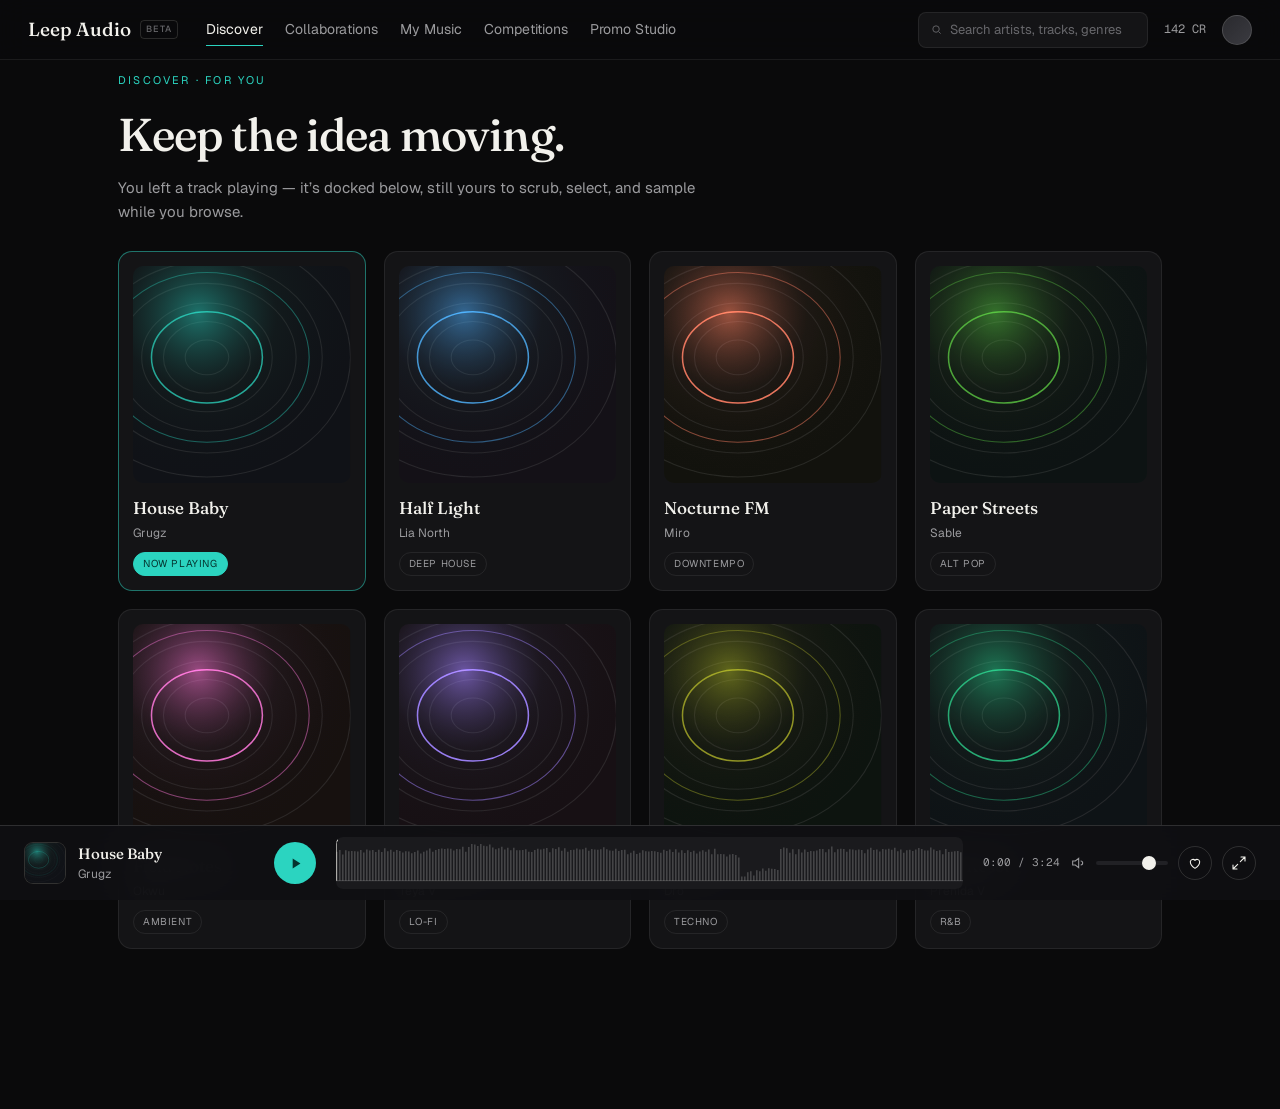
==== browse.html @ 0e99c56a "Initial commit: Leep audio player UI component Distinctive waveform player for Leep: measured-strip " ====
﻿<!doctype html>
<html lang="en">
<head>
<meta charset="utf-8">
<meta name="viewport" content="width=device-width, initial-scale=1">
<title>Discover — Leep Audio</title>
<link rel="preconnect" href="https://fonts.googleapis.com">
<link rel="preconnect" href="https://fonts.gstatic.com" crossorigin>
<link href="https://fonts.googleapis.com/css2?family=Fraunces:opsz,wght@9..144,400;9..144,500;9..144,600&family=Geist:wght@400;500;600&family=Geist+Mono:wght@400;500&display=swap" rel="stylesheet">
<link rel="stylesheet" href="./assets/css/leep.css?v=10">
</head>
<body>
<svg width="0" height="0" style="position:absolute" aria-hidden="true">
  <defs>
    <radialGradient id="cg" cx="30%" cy="22%" r="80%">
      <stop offset="0%" stop-color="#2BD4C0" stop-opacity="0.5"/>
      <stop offset="45%" stop-color="#1b3a30" stop-opacity="0.2"/>
      <stop offset="100%" stop-color="#0d0f13" stop-opacity="0"/>
    </radialGradient>
  </defs>
  <symbol id="cover-art" viewBox="0 0 200 200">
    <rect width="200" height="200" fill="#101217"/>
    <g fill="none" stroke="rgba(242,241,236,0.1)" stroke-width="1">
      <ellipse cx="68" cy="84" rx="20" ry="16"/><ellipse cx="68" cy="84" rx="40" ry="33"/>
      <ellipse cx="68" cy="84" rx="60" ry="50"/><ellipse cx="68" cy="84" rx="82" ry="68"/>
      <ellipse cx="68" cy="84" rx="106" ry="88"/><ellipse cx="68" cy="84" rx="132" ry="110"/>
    </g>
    <g fill="none" stroke="#2BD4C0" stroke-width="1.4" opacity="0.9"><ellipse cx="68" cy="84" rx="51" ry="42"/></g>
    <g fill="none" stroke="#2BD4C0" stroke-width="1" opacity="0.45"><ellipse cx="68" cy="84" rx="94" ry="78"/></g>
    <rect width="200" height="200" fill="url(#cg)"/>
  </symbol>
</svg>

<header class="nav">
  <a class="brand" href="./index.html">Leep&nbsp;Audio <span class="beta">Beta</span></a>
  <nav class="nav-mid">
    <a href="./browse.html" class="active">Discover</a>
    <a href="#">Collaborations</a><a href="#">My Music</a><a href="#">Competitions</a><a href="#">Promo Studio</a>
  </nav>
  <div class="nav-right">
    <label class="search"><svg width="15" height="15" viewBox="0 0 24 24" fill="none" stroke="currentColor" stroke-width="2"><circle cx="11" cy="11" r="7"/><path d="M21 21l-4-4"/></svg><input placeholder="Search artists, tracks, genres"></label>
    <span class="credits">142 CR</span><span class="me"></span>
  </div>
</header>

<div class="feed-head">
  <div class="eyebrow">Discover &middot; for you</div>
  <h1>Keep the idea moving.</h1>
  <p>You left a track playing — it&rsquo;s docked below, still yours to scrub, select, and sample while you browse.</p>
</div>

<div class="feed" id="feed"></div>

<!-- MINI PLAYER DOCK -->
<div class="dock" id="dock">
  <div class="dock-sel" id="dockSel">
    <span class="m">Sample &middot; <b id="dSelLen">0:00</b></span>
    <button class="btn ghost" id="dSave"><svg width="13" height="13" viewBox="0 0 24 24" fill="none" stroke="currentColor" stroke-width="2" stroke-linecap="round" stroke-linejoin="round"><path d="M6 3h12v18l-6-4-6 4z"/></svg>Save</button><button class="btn ghost" id="dPreview"><svg width="13" height="13" viewBox="0 0 24 24" fill="currentColor"><path d="M8 5v14l11-7z"/></svg>Preview</button>
    <button class="btn primary" id="dDownload"><svg width="13" height="13" viewBox="0 0 24 24" fill="none" stroke="currentColor" stroke-width="2" stroke-linecap="round" stroke-linejoin="round"><path d="M12 3v12"/><path d="M7 11l5 5 5-5"/><path d="M5 21h14"/></svg>Download</button>
    <a class="btn ghost" href="./index.html" title="Open full player for precise handles">Expand to edit</a>
  </div>
  <div class="dock-in">
    <div class="dock-id">
      <div class="cover-mini"><svg viewBox="0 0 200 200" preserveAspectRatio="xMidYMid slice"><use href="#cover-art"/></svg></div>
      <div style="min-width:0"><div class="t">House Baby</div><div class="a">Grugz</div></div>
    </div>
    <div class="dock-transport">
      
      <button class="play-big" id="dPlay" aria-label="Play"></button>
      
    </div>
    <div class="dock-wave">
      <canvas id="dwave" aria-label="Waveform — drag to select, tap to scrub"></canvas>
    </div>
    <div class="dock-right">
      <span class="dock-time"><span id="dCur">0:00</span> / <span id="dDur">3:24</span></span>
      <div class="vol" style="color:var(--dim)"><svg viewBox="0 0 24 24" style="width:16px;height:16px;stroke:currentColor;fill:none;stroke-width:1.6"><path d="M4 9v6h4l5 4V5L8 9H4z"/><path d="M16 9a3 3 0 010 6"/></svg><input type="range" class="slider" id="dVol" min="0" max="1" step="0.01" value="0.8" style="width:72px" aria-label="Volume"></div>
      <button class="icon-btn" id="dLike" aria-label="Like"><svg viewBox="0 0 24 24"><path d="M12 20s-7-4.5-7-10a4 4 0 017-2 4 4 0 017 2c0 5.5-7 10-7 10z"/></svg></button>
      <a class="icon-btn" href="./index.html" aria-label="Expand player" title="Expand"><svg viewBox="0 0 24 24"><path d="M15 3h6v6M9 21H3v-6M21 3l-7 7M3 21l7-7"/></svg></a>
    </div>
  </div>
</div>

<div class="toast" id="toast"><svg viewBox="0 0 24 24"><path d="M20 6L9 17l-5-5"/></svg><span id="toastMsg"></span></div>

<script src="./assets/js/peaks.js?v=10"></script>
<script src="./assets/js/wav.js?v=10"></script>
<script src="./assets/js/waveform.js?v=10"></script>
<script src="./assets/js/player.js?v=10"></script>
<script>
(function(){
  var P=window.LeepPlayer, fmt=window.LeepFmt;
  var ICON_PLAY='<svg viewBox="0 0 24 24" fill="currentColor"><path d="M8 5v14l11-7z"/></svg>';
  var ICON_PAUSE='<svg viewBox="0 0 24 24" fill="currentColor"><path d="M7 5h4v14H7zM13 5h4v14h-4z"/></svg>';

  var tracks=[
    {t:'House Baby',a:'Grugz',g:'House',now:true,h:0},
    {t:'Half Light',a:'Lia North',g:'Deep house',h:40},
    {t:'Nocturne FM',a:'Miro',g:'Downtempo',h:200},
    {t:'Paper Streets',a:'Sable',g:'Alt pop',h:300},
    {t:'Field Notes',a:'Okwu',g:'Ambient',h:140},
    {t:'Grainwork',a:'Teya V',g:'Lo-fi',h:90},
    {t:'Transit',a:'Dro',g:'Techno',h:260},
    {t:'Soft Reset',a:'Prenida V',g:'R&amp;B',h:340}
  ];
  var feed=document.getElementById('feed');
  feed.innerHTML = tracks.map(function(x){
    var cover='<div class="tc-cover"><svg viewBox="0 0 200 200" preserveAspectRatio="xMidYMid slice" style="filter:hue-rotate('+x.h+'deg)"><use href="#cover-art"/></svg>'
      +'<span class="tc-play"><svg viewBox="0 0 24 24" fill="currentColor"><path d="M8 5v14l11-7z"/></svg></span></div>';
    var chip = x.now ? '<span class="chip now">Now playing</span>' : '<span class="chip">'+x.g+'</span>';
    return '<a class="tcard'+(x.now?' current':'')+'" href="./index.html">'+cover
      +'<div class="tc-t">'+x.t+'</div><div class="tc-a">'+x.a+'</div>'
      +'<div class="tc-tags">'+chip+'</div></a>';
  }).join('');

  new window.LeepWaveform(document.getElementById('dwave'), {
    peaks:(window.LEEP_PEAKS||{}).peaks||[], mini:true,
    getState:P.getState,
    onScrub:function(f){ P.seek(f); }, onTap:function(f){ P.seek(f); P.play(); },
    onSelect:function(a,b){ P.setSelection(a,b); }
  });

  var dPlay=document.getElementById('dPlay'), dCur=document.getElementById('dCur'), dDur=document.getElementById('dDur'),
      dSel=document.getElementById('dockSel'), dSelLen=document.getElementById('dSelLen'),
      dLike=document.getElementById('dLike'), dVol=document.getElementById('dVol');

  P.on(function(s){
    dPlay.innerHTML = s.playing?ICON_PAUSE:ICON_PLAY;
    dPlay.setAttribute('aria-label', s.playing?'Pause':'Play');
    dCur.textContent=fmt(s.time); dDur.textContent=fmt(s.duration);
    var hasSel=s.selA!=null&&s.selB!=null&&(s.selB-s.selA)>0.002;
    dSel.classList.toggle('show',hasSel);
    if(hasSel) dSelLen.textContent=fmt((s.selB-s.selA)*s.duration);
    dLike.classList.toggle('on',s.liked);
    if(document.activeElement!==dVol) dVol.value=s.volume;
  });

  dPlay.addEventListener('click',P.toggle);
  
  
  dLike.addEventListener('click',P.toggleLike);
  dVol.addEventListener('input',function(){ P.setVolume(parseFloat(dVol.value)); });
  document.getElementById('dSave').addEventListener('click',P.saveSample);
  document.getElementById('dPreview').addEventListener('click',P.previewSelection);
  document.getElementById('dDownload').addEventListener('click',P.downloadSample);

  var toast=document.getElementById('toast'), tmsg=document.getElementById('toastMsg'), tt;
  document.addEventListener('leep:toast',function(e){ tmsg.textContent=e.detail; toast.classList.add('show'); clearTimeout(tt); tt=setTimeout(function(){ toast.classList.remove('show'); },2200); });

  setTimeout(function(){ document.getElementById('dock').classList.add('show'); }, 120);
  P.resume();
})();
</script>
</body>
</html>
---- assets/css/leep.css ----
﻿/* ============================================================
   Leep Audio — design tokens + layout + player component
   ============================================================ */
:root{
  /* surfaces */
  --bg:#0A0A0B;
  --surface-1:#141416;
  --surface-2:#1A1A1D;
  --surface-3:#212125;
  /* lines */
  --line:rgba(240,239,233,0.08);
  --line-strong:rgba(240,239,233,0.14);
  /* text (warm off-white ramp) */
  --text:#F2F1EC;
  --dim:#9B9B9E;
  --faint:#67676B;
  /* primary */
  --green:#2BD4C0;
  --green-hover:#46DDCB;
  --green-ink:#05332E;
  --green-wash:rgba(43,212,192,0.12);
  --green-line:rgba(43,212,192,0.5);
  /* type */
  --serif:'Fraunces',Georgia,'Times New Roman',serif;
  --sans:'Inter',system-ui,-apple-system,sans-serif;
  --mono:'JetBrains Mono',ui-monospace,monospace;
  /* motion */
  --ease:cubic-bezier(.4,0,.2,1);
  --dur:.2s;
  --radius:10px;
}
*{box-sizing:border-box;margin:0;padding:0}
html{-webkit-font-smoothing:antialiased;text-rendering:optimizeLegibility}
body{background:var(--bg);color:var(--text);font-family:var(--sans);font-size:15px;line-height:1.55}
a{color:inherit;text-decoration:none}
img{display:block;max-width:100%}
::selection{background:var(--green);color:var(--green-ink)}

/* ---- primitives ---- */
.eyebrow{font-size:11px;letter-spacing:0.2em;text-transform:uppercase;color:var(--faint)}
.serif{font-family:var(--serif);font-weight:500;letter-spacing:-0.01em}
.mono{font-family:var(--mono)}
.sr-only{position:absolute;width:1px;height:1px;padding:0;margin:-1px;overflow:hidden;clip:rect(0,0,0,0);white-space:nowrap;border:0}

/* ---- buttons ---- */
.btn{display:inline-flex;align-items:center;justify-content:center;gap:8px;font-family:var(--sans);font-size:13px;font-weight:500;color:var(--text);background:transparent;border:1px solid var(--line-strong);border-radius:8px;padding:9px 15px;cursor:pointer;transition:background var(--dur) var(--ease),border-color var(--dur) var(--ease),transform .12s var(--ease),color var(--dur) var(--ease)}
.btn:hover{background:var(--surface-2);border-color:var(--faint)}
.btn:active{transform:scale(.97)}
.btn:focus-visible{outline:none;box-shadow:0 0 0 2px var(--bg),0 0 0 4px var(--green)}
.btn.primary{background:var(--green);color:var(--green-ink);border-color:var(--green)}
.btn.primary:hover{background:var(--green-hover);border-color:var(--green-hover)}
.btn.ghost{border-color:transparent}
.btn.ghost:hover{background:var(--surface-2)}
.btn[disabled]{opacity:.4;cursor:default;pointer-events:none}
.icon-btn{width:38px;height:38px;border-radius:50%;display:inline-flex;align-items:center;justify-content:center;border:1px solid var(--line-strong);background:transparent;color:var(--text);cursor:pointer;transition:background var(--dur) var(--ease),border-color var(--dur) var(--ease),transform .12s var(--ease)}
.icon-btn:hover{background:var(--surface-2);border-color:var(--faint)}
.icon-btn:active{transform:scale(.94)}
.icon-btn svg{width:17px;height:17px;stroke:currentColor;fill:none;stroke-width:1.6;stroke-linecap:round;stroke-linejoin:round}
.icon-btn.on{color:var(--green);border-color:var(--green-line)}
.icon-btn.on svg{fill:var(--green);stroke:var(--green)}

/* ---- top nav ---- */
.nav{position:sticky;top:0;z-index:40;display:flex;align-items:center;gap:28px;height:60px;padding:0 28px;background:rgba(10,10,11,0.82);backdrop-filter:blur(14px);border-bottom:1px solid var(--line)}
.brand{display:flex;align-items:center;gap:9px;font-family:var(--serif);font-weight:500;font-size:19px}
.brand .beta{font-family:var(--sans);font-size:9px;letter-spacing:0.14em;text-transform:uppercase;color:var(--faint);border:1px solid var(--line-strong);border-radius:4px;padding:2px 5px}
.nav-mid{display:flex;gap:22px;font-size:14px;color:var(--dim)}
.nav-mid a{position:relative;padding:4px 0;transition:color var(--dur) var(--ease)}
.nav-mid a:hover{color:var(--text)}
.nav-mid a.active{color:var(--text)}
.nav-mid a.active::after{content:"";position:absolute;left:0;right:0;bottom:-2px;height:1.5px;background:var(--green)}
.nav-right{margin-left:auto;display:flex;align-items:center;gap:16px}
.search{display:flex;align-items:center;gap:8px;width:230px;max-width:30vw;height:36px;padding:0 12px;background:var(--surface-1);border:1px solid var(--line);border-radius:8px;color:var(--faint);font-size:13px}
.search:focus-within{border-color:var(--line-strong)}
.search input{flex:1;background:none;border:none;outline:none;color:var(--text);font-family:var(--sans);font-size:13px}
.search input::placeholder{color:var(--faint)}
.credits{font-family:var(--mono);font-size:12px;color:var(--dim)}
.me{width:30px;height:30px;border-radius:50%;background:linear-gradient(135deg,#2a2a2e,#3a3a40);border:1px solid var(--line-strong)}

/* ---- layout grid ---- */
.layout{max-width:1300px;margin:0 auto;padding:30px 28px 120px;display:grid;grid-template-columns:188px minmax(0,1fr) 236px;gap:34px;align-items:start}
.rail{position:sticky;top:84px}
.rail-section+.rail-section{margin-top:26px}
.rail-h{font-size:11px;letter-spacing:0.18em;text-transform:uppercase;color:var(--faint);margin-bottom:12px}
.rail-link{display:flex;align-items:center;gap:11px;padding:8px 10px;margin:0 -10px;border-radius:8px;color:var(--dim);font-size:14px;cursor:pointer;transition:background var(--dur) var(--ease),color var(--dur) var(--ease)}
.rail-link:hover{background:var(--surface-1);color:var(--text)}
.rail-link.active{color:var(--text)}
.rail-link.active .ico{color:var(--green)}
.rail-link .ico{width:16px;height:16px;color:var(--faint);flex:none}
.rail-link .ico svg{width:16px;height:16px;stroke:currentColor;fill:none;stroke-width:1.6}
.rail-link .count{margin-left:auto;font-size:12px;color:var(--faint)}
.genre{display:block;padding:7px 0;color:var(--dim);font-size:14px;cursor:pointer;transition:color var(--dur) var(--ease)}
.genre:hover{color:var(--text)}

/* ---- center column ---- */
.center{min-width:0}
.artist-row{display:flex;align-items:center;gap:12px;margin:4px 0 18px}
.artist-ava{width:38px;height:38px;border-radius:50%;display:flex;align-items:center;justify-content:center;background:var(--surface-2);border:1px solid var(--line-strong);font-family:var(--serif);font-size:16px}
.artist-row h1{font-family:var(--serif);font-weight:500;font-size:26px;letter-spacing:-0.01em}
.divider{height:1px;background:var(--green-line);opacity:.5;margin:0 0 22px}

/* hero cover */
.hero{position:relative;border-radius:14px;overflow:hidden;aspect-ratio:16/8.2;margin-bottom:20px;border:1px solid var(--line)}
.hero .cover{position:absolute;inset:0}
.hero .cover-grad{position:absolute;inset:0;background:
  radial-gradient(120% 120% at 18% 12%, rgba(43,212,192,0.28), transparent 46%),
  radial-gradient(90% 90% at 85% 80%, rgba(90,70,160,0.35), transparent 50%),
  linear-gradient(145deg,#15161a,#0c0c0e 70%)}
.hero .cover svg{position:absolute;inset:0;width:100%;height:100%}
.hero .hero-tag{position:absolute;top:18px;left:20px}
.hero .hero-title{position:absolute;left:22px;bottom:16px;font-family:var(--serif);font-weight:500;font-size:clamp(38px,6vw,68px);line-height:.95;letter-spacing:-0.02em;text-shadow:0 2px 30px rgba(0,0,0,.5)}
.sampled{position:absolute;right:16px;bottom:16px;display:flex;align-items:center;gap:8px;font-size:11px;color:var(--dim);background:rgba(10,10,11,.6);backdrop-filter:blur(6px);border:1px solid var(--line);border-radius:20px;padding:6px 12px}
.sampled b{color:var(--green);font-weight:500}

/* ============================================================
   PLAYER COMPONENT (shared, full view)
   ============================================================ */
.player{background:var(--surface-1);border:1px solid var(--line);border-radius:16px;padding:22px 24px 20px}
.player-top{display:flex;align-items:center;gap:14px;margin-bottom:16px}
.cover-mini{width:48px;height:48px;border-radius:9px;flex:none;overflow:hidden;border:1px solid var(--line-strong);background:#111}
.cover-mini svg{width:100%;height:100%}
.player-id{min-width:0}
.player-id .t{font-family:var(--serif);font-size:19px;font-weight:500;line-height:1.1}
.player-id .a{font-size:13px;color:var(--dim);margin-top:2px}
.player-top .spacer{margin-left:auto}
.time-row{display:flex;justify-content:space-between;font-family:var(--mono);font-size:12px;color:var(--dim);margin-bottom:8px}
.time-row .cur{color:var(--green)}
.wave-wrap{position:relative}
.wave-wrap canvas{width:100%;height:112px;display:block;border-radius:10px;background:var(--surface-2);cursor:crosshair;touch-action:none}
.hint{font-size:12.5px;color:var(--faint);margin-top:10px;transition:opacity var(--dur) var(--ease)}
.hint b{color:var(--dim);font-weight:500}

/* selection toolbar */
.sel-bar{display:flex;align-items:center;gap:12px;margin-top:14px;padding:12px 14px;background:var(--surface-2);border:1px solid var(--green-line);border-radius:10px;opacity:0;transform:translateY(6px);transition:opacity var(--dur) var(--ease),transform var(--dur) var(--ease);pointer-events:none}
.sel-bar.show{opacity:1;transform:none;pointer-events:auto}
.sel-bar .sel-meta{font-size:13px;color:var(--dim)}
.sel-bar .sel-meta b{color:var(--text);font-weight:500;font-family:var(--mono)}
.sel-bar .sel-actions{margin-left:auto;display:flex;gap:9px}

/* centered transport */
.transport{display:flex;align-items:center;justify-content:center;gap:20px;margin:20px 0 6px}
.play-big{width:56px;height:56px;border-radius:50%;background:var(--green);color:var(--green-ink);border:none;display:flex;align-items:center;justify-content:center;cursor:pointer;transition:transform .14s var(--ease),background var(--dur) var(--ease);box-shadow:0 6px 24px rgba(43,212,192,0.22)}
.play-big:hover{background:var(--green-hover);transform:scale(1.05)}
.play-big:active{transform:scale(.96)}
.play-big svg{width:22px;height:22px;fill:currentColor}
.skip{width:40px;height:40px;border-radius:50%;background:transparent;border:none;color:var(--dim);display:flex;align-items:center;justify-content:center;cursor:pointer;transition:color var(--dur) var(--ease),transform .12s var(--ease)}
.skip:hover{color:var(--text)}
.skip:active{transform:scale(.9)}
.skip svg{width:20px;height:20px;fill:currentColor}

/* bottom row: volume + follow */
.player-bottom{display:flex;align-items:center;gap:16px;margin-top:10px}
.vol{display:flex;align-items:center;gap:10px;color:var(--dim)}
.vol svg{width:18px;height:18px;stroke:currentColor;fill:none;stroke-width:1.6;flex:none}
.player-bottom .right{margin-left:auto}

/* range slider (volume) */
input[type=range].slider{-webkit-appearance:none;appearance:none;width:110px;height:4px;border-radius:3px;background:var(--surface-3);outline:none;cursor:pointer}
input[type=range].slider::-webkit-slider-thumb{-webkit-appearance:none;width:14px;height:14px;border-radius:50%;background:var(--text);cursor:pointer;transition:background var(--dur) var(--ease),transform .12s}
input[type=range].slider::-webkit-slider-thumb:hover{background:var(--green);transform:scale(1.15)}
input[type=range].slider::-moz-range-thumb{width:14px;height:14px;border:none;border-radius:50%;background:var(--text);cursor:pointer}

/* follow pill */
.follow{display:inline-flex;align-items:center;gap:7px}
.follow.on{color:var(--green);border-color:var(--green-line)}
.follow.on svg{stroke:var(--green)}

/* ---- content sections ---- */
.section{margin-top:40px}
.section-head{display:flex;align-items:baseline;justify-content:space-between;border-bottom:1px solid var(--green-line);padding-bottom:12px;margin-bottom:18px}
.section-head h2{font-family:var(--serif);font-weight:500;font-size:24px;letter-spacing:-0.01em}
.section-head .meta{font-size:11px;letter-spacing:0.14em;text-transform:uppercase;color:var(--faint)}
.remix{display:grid;grid-template-columns:1fr 1fr;gap:14px}
.remix-card{display:flex;align-items:center;gap:14px;padding:14px;background:var(--surface-1);border:1px solid var(--line);border-radius:12px;transition:border-color var(--dur) var(--ease),transform var(--dur) var(--ease)}
.remix-card:hover{border-color:var(--line-strong);transform:translateY(-2px)}
.remix-card .rc-cover{width:46px;height:46px;border-radius:8px;flex:none;background:linear-gradient(135deg,#2a2630,#1a1a1f);display:flex;align-items:flex-end;justify-content:flex-start;padding:5px;font-family:var(--mono);font-size:10px;color:var(--faint)}
.remix-card .rc-uses{font-family:var(--mono);font-size:10px;letter-spacing:.08em;color:var(--green)}
.remix-card .rc-t{font-family:var(--serif);font-size:16px;font-weight:500;margin:2px 0 3px}
.remix-card .rc-by{font-size:12px;color:var(--dim)}
.remix-card .rc-play{margin-left:auto}

/* ---- right rail cards ---- */
.rcard{background:var(--surface-1);border:1px solid var(--line);border-radius:14px;padding:18px}
.rcard+.rcard{margin-top:18px}
.rcard h3{font-family:var(--serif);font-weight:500;font-size:18px;margin-bottom:12px}
.talent{position:relative;border-radius:14px;overflow:hidden;border:1px solid var(--line);padding:0}
.talent .tv{aspect-ratio:16/10;background:radial-gradient(90% 90% at 70% 20%,rgba(43,212,192,.25),transparent 55%),linear-gradient(145deg,#1b1620,#0d0d0f)}
.talent .tcap{padding:14px 16px 16px}
.talent .tcap .h{font-family:var(--serif);font-size:17px;font-weight:500;margin-bottom:6px}
.talent .tcap p{font-size:12px;color:var(--dim);line-height:1.5}
.talent .tcap b{color:var(--green);font-weight:500}
.info-row{display:flex;justify-content:space-between;align-items:center;padding:9px 0;font-size:14px;border-top:1px solid var(--line)}
.info-row:first-of-type{border-top:none}
.info-row .k{color:var(--dim)}
.info-row .v{font-family:var(--mono)}
.signal{display:flex;align-items:flex-start;justify-content:space-between}
.signal .big{font-family:var(--serif);font-size:44px;font-weight:500;line-height:1;color:var(--green)}
.signal-bar{height:3px;border-radius:2px;background:var(--surface-3);margin:14px 0;overflow:hidden}
.signal-bar i{display:block;height:100%;width:88%;background:var(--green)}
.signal-stats{display:grid;grid-template-columns:repeat(3,1fr);gap:8px;text-align:left}
.signal-stats .n{font-size:17px;font-weight:500}
.signal-stats .l{font-size:11px;color:var(--faint)}
.person{display:flex;align-items:center;gap:11px;padding:9px 0}
.person .pa{width:34px;height:34px;border-radius:50%;background:var(--surface-2);border:1px solid var(--line-strong);display:flex;align-items:center;justify-content:center;font-size:11px;color:var(--dim)}
.person .pn{font-size:14px}
.person .pr{font-size:12px;color:var(--faint)}
.person .padd{margin-left:auto}

/* ---- footer ---- */
.foot{border-top:1px solid var(--line);margin-top:70px}
.foot-in{max-width:1300px;margin:0 auto;padding:46px 28px;display:grid;grid-template-columns:repeat(4,1fr);gap:30px}
.foot h4{font-size:11px;letter-spacing:0.16em;text-transform:uppercase;color:var(--faint);margin-bottom:14px}
.foot a{display:block;font-size:14px;color:var(--dim);padding:5px 0;transition:color var(--dur) var(--ease)}
.foot a:hover{color:var(--text)}
.foot-bottom{max-width:1300px;margin:0 auto;padding:22px 28px 50px;display:flex;justify-content:space-between;align-items:flex-end;border-top:1px solid var(--line);color:var(--faint);font-size:13px}
.foot-bottom .fb-brand{font-family:var(--serif);font-size:17px;color:var(--text)}

/* ============================================================
   MINI PLAYER (fixed dock)
   ============================================================ */
.dock{position:fixed;left:0;right:0;bottom:0;z-index:60;background:rgba(16,16,19,0.92);backdrop-filter:blur(18px);border-top:1px solid var(--line-strong);transform:translateY(110%);transition:transform .34s var(--ease)}
.dock.show{transform:none}
.dock-in{max-width:1300px;margin:0 auto;padding:11px 24px;display:grid;grid-template-columns:230px auto 1fr auto;gap:20px;align-items:center}
.dock-id{display:flex;align-items:center;gap:12px;min-width:0}
.dock-id .cover-mini{width:42px;height:42px}
.dock-id .t{font-family:var(--serif);font-size:15px;font-weight:500;white-space:nowrap;overflow:hidden;text-overflow:ellipsis}
.dock-id .a{font-size:12px;color:var(--dim)}
.dock-transport{display:flex;align-items:center;gap:12px}
.dock .play-big{width:42px;height:42px;box-shadow:none}
.dock .play-big svg{width:17px;height:17px}
.dock .skip{width:32px;height:32px}
.dock .skip svg{width:17px;height:17px}
.dock-wave{position:relative;min-width:0}
.dock-wave canvas{width:100%;height:52px;display:block;border-radius:7px;background:var(--surface-2);cursor:crosshair;touch-action:none}
.dock-time{font-family:var(--mono);font-size:11px;color:var(--dim);white-space:nowrap}
.dock-right{display:flex;align-items:center;gap:10px}
.dock .icon-btn{width:34px;height:34px}
.dock .icon-btn svg{width:16px;height:16px}

/* mini selection mini-toolbar (floats above dock) */
.dock-sel{position:absolute;bottom:100%;left:50%;transform:translateX(-50%) translateY(6px);margin-bottom:10px;display:flex;align-items:center;gap:10px;padding:9px 12px;background:var(--surface-3);border:1px solid var(--green-line);border-radius:10px;box-shadow:0 10px 30px rgba(0,0,0,.4);opacity:0;pointer-events:none;transition:opacity var(--dur) var(--ease),transform var(--dur) var(--ease);white-space:nowrap}
.dock-sel.show{opacity:1;transform:translateX(-50%) translateY(0);pointer-events:auto}
.dock-sel .m{font-size:12px;color:var(--dim)}
.dock-sel .m b{color:var(--text);font-family:var(--mono)}

/* toast */
.toast{position:fixed;left:50%;bottom:92px;transform:translateX(-50%) translateY(14px);z-index:80;background:var(--surface-3);border:1px solid var(--green-line);color:var(--text);font-size:13px;padding:11px 16px;border-radius:10px;box-shadow:0 10px 30px rgba(0,0,0,.45);opacity:0;pointer-events:none;transition:opacity .25s var(--ease),transform .25s var(--ease);display:flex;align-items:center;gap:9px}
.toast.show{opacity:1;transform:translateX(-50%) translateY(0)}
.toast svg{width:16px;height:16px;stroke:var(--green);fill:none;stroke-width:2}

/* ---- feed (browse page) ---- */
.feed-head{max-width:1100px;margin:0 auto;padding:12px 28px 4px}
.feed-head .eyebrow{color:var(--green)}
.feed-head h1{font-family:var(--serif);font-weight:500;font-size:clamp(30px,4.5vw,46px);letter-spacing:-0.02em;margin:10px 0 6px}
.feed-head p{color:var(--dim);max-width:60ch}
.feed{max-width:1100px;margin:0 auto;padding:24px 28px 160px;display:grid;grid-template-columns:repeat(auto-fill,minmax(230px,1fr));gap:18px}
.tcard{background:var(--surface-1);border:1px solid var(--line);border-radius:14px;padding:14px;cursor:pointer;transition:border-color var(--dur) var(--ease),transform var(--dur) var(--ease)}
.tcard:hover{border-color:var(--line-strong);transform:translateY(-3px)}
.tcard .tc-cover{aspect-ratio:1;border-radius:10px;margin-bottom:12px;position:relative;overflow:hidden}
.tcard .tc-cover svg{position:absolute;inset:0;width:100%;height:100%}
.tcard .tc-play{position:absolute;right:10px;bottom:10px;width:38px;height:38px;border-radius:50%;background:var(--green);color:var(--green-ink);display:flex;align-items:center;justify-content:center;opacity:0;transform:translateY(6px);transition:opacity var(--dur) var(--ease),transform var(--dur) var(--ease)}
.tcard:hover .tc-play{opacity:1;transform:none}
.tcard .tc-play svg{width:16px;height:16px;fill:currentColor}
.tcard .tc-t{font-family:var(--serif);font-size:17px;font-weight:500}
.tcard .tc-a{font-size:12px;color:var(--dim);margin-top:2px}
.tcard .tc-tags{margin-top:10px;display:flex;gap:6px;flex-wrap:wrap}
.tcard .chip{font-size:10px;letter-spacing:.06em;text-transform:uppercase;color:var(--dim);border:1px solid var(--line);border-radius:20px;padding:3px 9px}
.tcard.current{border-color:var(--green-line)}
.tcard.current .chip.now{color:var(--green-ink);background:var(--green);border-color:var(--green)}

/* ---- responsive ---- */
@media(max-width:1080px){
  .layout{grid-template-columns:minmax(0,1fr) 236px;gap:28px}
  .rail-left{display:none}
}
@media(max-width:860px){
  .layout{grid-template-columns:minmax(0,1fr)}
  .rail-right{display:none}
  .nav-mid{display:none}
  .remix{grid-template-columns:1fr}
  .foot-in{grid-template-columns:1fr 1fr}
}
@media(max-width:720px){
  .nav{gap:14px;padding:0 16px}
  .layout{padding:22px 16px 150px}
  .search{width:140px}
  .dock-in{grid-template-columns:1fr auto;grid-template-areas:"id right" "wave wave";gap:10px 14px;padding:10px 16px}
  .dock-id{grid-area:id}
  .dock-right{grid-area:right}
  .dock-transport{display:none}
  .dock-wave{grid-area:wave}
  .dock-time{display:none}
  .feed{padding:20px 16px 170px}
}
@media(max-width:480px){
  .foot-in{grid-template-columns:1fr}
  .transport{gap:14px}
}
@media(prefers-reduced-motion:reduce){*{transition:none!important;animation:none!important}}


/* ============================================================
   Hero overlay player (music playing on its page)  [frame 2265-1822]
   ============================================================ */
.hero.playing{aspect-ratio:16/11.4;margin-bottom:12px}
.hero-scrim{position:absolute;inset:0;pointer-events:none;background:
  linear-gradient(to top, rgba(8,8,10,.95), rgba(8,8,10,.5) 24%, rgba(8,8,10,.12) 48%, transparent 62%),
  linear-gradient(to bottom, rgba(8,8,10,.5), transparent 32%)}
.hero-top{position:absolute;top:22px;left:24px;right:24px;z-index:2}
.hero.playing .hero-title{position:static;font-size:clamp(40px,6.2vw,76px);margin-top:8px}
.hero.playing .sampled{top:24px;bottom:auto}
.hero-wave{position:absolute;left:20px;right:20px;bottom:18px;z-index:2}
.hero-wave canvas{width:100%;height:146px;display:block;background:transparent;cursor:crosshair;touch-action:none}
.hero-sample{position:absolute;left:0;right:0;bottom:192px;z-index:3;display:flex;flex-direction:column;align-items:center;gap:10px;opacity:0;transform:translateY(8px);transition:opacity .22s var(--ease),transform .22s var(--ease);pointer-events:none}
.hero-sample.show{opacity:1;transform:none;pointer-events:auto}
.hero-sample .sel-label{font-family:var(--mono);font-size:11px;letter-spacing:.14em;text-transform:uppercase;color:var(--green);text-shadow:0 1px 12px rgba(0,0,0,.7)}
.hero-sample .sel-label b{color:var(--text);font-weight:500}
.hero-actions{display:flex;gap:9px}
.btn.on-image{background:rgba(10,10,11,.55);backdrop-filter:blur(8px);border-color:var(--line-strong);color:var(--text)}
.btn.on-image:hover{background:rgba(26,26,29,.72);border-color:var(--faint)}

/* control bar below hero */
.controls-bar{display:flex;align-items:center;gap:16px;padding:8px 2px 2px}
.cb-left,.cb-right{flex:1;display:flex;align-items:center;gap:14px;min-width:0}
.cb-right{justify-content:flex-end}
.cb-center{display:flex;align-items:center;gap:18px}
.cb-time{font-family:var(--mono);font-size:12px;color:var(--dim);white-space:nowrap}
.cb-time .cur{color:var(--green)}
.sample-hint{font-size:12.5px;color:var(--faint);margin-top:12px;text-align:center}
.sample-hint b{color:var(--dim);font-weight:500}
@media(max-width:620px){
  .controls-bar{flex-wrap:wrap;justify-content:center;gap:12px}
  .cb-left,.cb-right{flex:none;justify-content:center;width:100%}
  .cb-left{order:2}.cb-center{order:1;width:100%;justify-content:center}.cb-right{order:3}
}




/* ============================================================
   v4 — shifted column: full-width player, rail drops below
   ============================================================ */
.layout{grid-template-columns:190px minmax(0,1fr);gap:36px}
.hero.playing{aspect-ratio:2.9;margin-bottom:0}
.hero-top{top:24px;left:28px;right:28px}
.hero.playing .hero-title{font-size:clamp(34px,4.2vw,58px)}
.hero.playing .sampled{top:26px}
.hero-wave{left:28px;right:28px;bottom:58px}
.hero-wave canvas{height:94px}
.hero-sample{bottom:148px}

/* controls live on the image */
.hero-controls{position:absolute;left:28px;right:28px;bottom:16px;z-index:3;display:flex;align-items:center;gap:16px}
.hero-controls .hl{display:flex;align-items:center;gap:14px;min-width:0}
.hero-controls .hr{margin-left:auto;display:flex;align-items:center;gap:12px}
.hero-controls .cb-time{color:rgba(240,239,233,0.9)}
.hero-controls .cb-time .cur{color:var(--green)}
.hp-play{width:42px;height:42px;border-radius:50%;background:rgba(10,10,11,0.5);backdrop-filter:blur(8px);border:1px solid var(--line-strong);color:var(--text);display:flex;align-items:center;justify-content:center;cursor:pointer;transition:background var(--dur) var(--ease),color var(--dur) var(--ease),border-color var(--dur) var(--ease),transform .12s}
.hp-play:hover{background:var(--green);color:var(--green-ink);border-color:var(--green)}
.hp-play:active{transform:scale(.94)}
.hp-play svg{width:16px;height:16px;fill:currentColor}
.hero-controls .vol{color:rgba(240,239,233,0.82)}
.hero-controls input[type=range].slider{width:88px}
.hero-controls .icon-btn{background:rgba(10,10,11,0.5);backdrop-filter:blur(8px)}

/* below-hero split: content + side rail */
.below{display:grid;grid-template-columns:minmax(0,1fr) 300px;gap:40px;margin-top:34px;align-items:start}
.below .side{display:flex;flex-direction:column;gap:18px}

/* feedback form */
.fb{margin-bottom:8px}
.fb-label{font-weight:500;font-size:15px;margin-bottom:10px}
.fb textarea,.fb input{width:100%;background:var(--surface-2);border:1px solid var(--line-strong);border-radius:10px;color:var(--text);font-family:var(--sans);font-size:14px;padding:12px 14px;outline:none;transition:border-color var(--dur) var(--ease)}
.fb textarea{min-height:92px;resize:vertical;line-height:1.5}
.fb textarea::placeholder,.fb input::placeholder{color:var(--faint)}
.fb textarea:focus,.fb input:focus{border-color:var(--green-line)}
.fb .sub{font-size:12px;color:var(--faint);margin:8px 0 0}
.fb-field{margin-top:18px}
.fb-foot{display:flex;align-items:center;gap:12px;margin-top:16px}
.fb-err{font-size:13px;color:#F0999B}
.stem-row{display:flex;align-items:center;gap:12px;padding:13px 14px;background:var(--surface-1);border:1px solid var(--line);border-radius:10px}
.stem-row+.stem-row{margin-top:10px}
.stem-row .sn{font-size:14px}
.stem-row .sm{font-size:12px;color:var(--faint);font-family:var(--mono)}
.stem-row .sd{margin-left:auto}

@media(max-width:1080px){.layout{grid-template-columns:minmax(0,1fr)}}
@media(max-width:900px){.below{grid-template-columns:1fr}.below .side{display:grid;grid-template-columns:repeat(auto-fit,minmax(240px,1fr))}}
@media(max-width:620px){
  .hero.playing{aspect-ratio:16/13}
  .hero-controls{flex-wrap:wrap;gap:10px}
  .hero-controls .hr{margin-left:0;width:100%;justify-content:space-between}
  .below .side{grid-template-columns:1fr}
}

/* ============================================================
   v5 — Geist font, real artwork, hover-focus, comments, photos
   ============================================================ */
:root{ --sans:'Geist',system-ui,-apple-system,sans-serif; --mono:'Geist Mono',ui-monospace,monospace; }

/* breadcrumb */
.crumb{display:flex;align-items:center;gap:9px;font-size:13px;margin:0 0 18px}
.crumb a{color:var(--dim);transition:color var(--dur) var(--ease)}
.crumb a:hover{color:var(--text)}
.crumb .sep{color:var(--faint)}
.crumb .cur{color:var(--green)}

/* artist avatar as a photo */
.artist-ava{overflow:hidden;padding:0;background:var(--surface-2)}
.artist-ava img{width:100%;height:100%;object-fit:cover;display:block}

/* hero uses the real artwork */
.hero .cover{position:absolute;inset:0;width:100%;height:100%;object-fit:cover;display:block;transition:filter .35s var(--ease)}
.hero-scrim{transition:background .3s var(--ease)}

/* idle -> hover focus, only on hover-capable (desktop) devices.
   On touch (no hover) everything stays fully active. */
@media (hover:hover){
  .hero-wave canvas{opacity:.2;transition:opacity .35s var(--ease)}
  .hero-controls{opacity:.5;transition:opacity .3s var(--ease)}
  .hero-top .hero-title{transition:text-shadow .3s var(--ease)}
  .hero:hover .hero-wave canvas{opacity:1}
  .hero:hover .hero-controls{opacity:1}
  .hero:hover .cover{filter:blur(5px) brightness(.58)}
  .hero:hover .hero-scrim{background:linear-gradient(to top,rgba(8,8,10,.86),rgba(8,8,10,.55) 45%,rgba(8,8,10,.4))}
}

/* select-mode toggle */
.hint-row{display:flex;align-items:center;gap:14px;flex-wrap:wrap;margin-top:12px}
.hint-row .sample-hint{margin:0}
.sel-toggle{display:inline-flex;align-items:center;gap:7px;font-size:12.5px;font-weight:500;color:var(--text);background:transparent;border:1px solid var(--line-strong);border-radius:20px;padding:6px 13px;cursor:pointer;transition:background var(--dur),border-color var(--dur),color var(--dur)}
.sel-toggle:hover{background:var(--surface-2)}
.sel-toggle.on{background:var(--green);color:var(--green-ink);border-color:var(--green)}
.sel-toggle svg{width:14px;height:14px;stroke:currentColor;fill:none;stroke-width:1.8}

/* reputation card (copy trimmed) */
.rep{display:flex;align-items:center;justify-content:space-between;gap:12px}
.rep .rl{font-family:var(--serif);font-size:18px;font-weight:500}
.rep .big{font-family:var(--serif);font-size:46px;font-weight:500;line-height:1;color:var(--green)}
.rep-bar{height:4px;border-radius:2px;background:var(--surface-3);margin-top:14px;overflow:hidden}
.rep-bar i{display:block;height:100%;width:88%;background:var(--green)}

/* talent card photo */
.talent .tv{aspect-ratio:16/9;overflow:hidden;background:#111}
.talent .tv img{width:100%;height:100%;object-fit:cover;display:block}
.talent .tcap b{color:var(--green);font-weight:500}

/* people to follow */
.person .pa{overflow:hidden}
.person .pa img{width:100%;height:100%;object-fit:cover}
.pfollow{width:30px;height:30px;border-radius:50%;border:1px solid var(--line-strong);background:transparent;color:var(--text);display:flex;align-items:center;justify-content:center;cursor:pointer;transition:background var(--dur),border-color var(--dur),color var(--dur)}
.pfollow:hover{background:var(--surface-2)}
.pfollow.on{background:var(--green);color:var(--green-ink);border-color:var(--green)}
.pfollow svg{width:15px;height:15px;stroke:currentColor;fill:none;stroke-width:2}

/* comments */
.comment{display:flex;align-items:flex-start;gap:14px;padding:16px 0;border-bottom:1px solid var(--line)}
.comment:last-child{border-bottom:none}
.comment .ca{width:40px;height:40px;border-radius:50%;flex:none;overflow:hidden;background:var(--surface-2)}
.comment .ca img{width:100%;height:100%;object-fit:cover}
.comment .ct{font-family:var(--serif);font-weight:500;font-size:14px;white-space:nowrap;align-self:center;color:var(--text)}
.comment .ct .at{color:var(--green)}
.comment .cbubble{flex:1;min-width:0;background:var(--surface-2);border:1px solid var(--line);border-radius:10px;padding:12px 16px;font-size:14px;line-height:1.5;align-self:center}
.comment .cacts{display:flex;gap:8px;align-self:center}
.comment .cacts .ib{width:34px;height:34px;border-radius:50%;border:1px solid var(--line-strong);background:transparent;color:var(--dim);display:flex;align-items:center;justify-content:center;cursor:pointer;transition:color var(--dur),border-color var(--dur)}
.comment .cacts .ib:hover{color:var(--text)}
.comment .cacts .ib.liked{color:var(--green);border-color:var(--green-line)}
.comment .cacts .ib.liked svg{fill:var(--green)}
.comment .cacts .report:hover{color:#F0999B;border-color:rgba(240,153,155,.5)}
.comment .cacts svg{width:16px;height:16px;stroke:currentColor;fill:none;stroke-width:1.7}
@media(max-width:620px){.comment{flex-wrap:wrap}.comment .cbubble{order:3;width:100%}}

/* ============================================================
   v6 — selection contrast, saved samples, reputation restored
   ============================================================ */
/* when a selection exists, dim the artwork so the sample menu + wave read */
.hero.has-sel .cover{filter:blur(4px) brightness(.56)}
.hero.has-sel .hero-scrim{background:linear-gradient(to top,rgba(8,8,10,.9),rgba(8,8,10,.58) 45%,rgba(8,8,10,.42))}
@media (hover:hover){
  .hero.has-sel .hero-wave canvas{opacity:1}
  .hero.has-sel .hero-controls{opacity:1}
}
/* isolate the sample menu on a dark panel for contrast */
.hero-sample .sel-panel{display:flex;flex-direction:column;align-items:center;gap:11px;background:rgba(8,10,12,0.68);backdrop-filter:blur(10px);border:1px solid var(--line-strong);border-radius:14px;padding:14px 18px}
.hero-sample .sel-label{color:#8fece0}

/* reputation card: sans + blue metric + stats restored */
.rep .rl{font-family:var(--sans);font-size:17px;font-weight:500;color:var(--text)}
.rep .big{font-family:var(--sans);font-size:46px;font-weight:500;line-height:1;color:#9FB6E0}
.rep-bar i{background:#7E97C9}
.rep-sep{height:1px;background:var(--line);margin:16px 0 14px}
.rep-stats{display:grid;grid-template-columns:repeat(3,1fr);gap:10px}
.rep-stats .n{font-size:18px;font-weight:500}
.rep-stats .l{font-size:11px;color:var(--faint);margin-top:2px}

/* saved-samples rail icon count uses the existing .count badge (hidden when 0 via JS) */

/* ============================================================
   v7 — selection modal: brand + close button
   ============================================================ */
.hero-sample .sel-head{display:flex;align-items:center;justify-content:space-between;width:100%;gap:18px;margin-bottom:2px}
.sel-brand{display:flex;align-items:center;gap:8px;font-family:var(--serif);font-size:15px;font-weight:500;color:var(--text);letter-spacing:-0.01em}
.sel-brand svg{width:18px;height:15px;flex:none}
.sel-close{width:27px;height:27px;border-radius:50%;border:1px solid var(--line-strong);background:transparent;color:var(--dim);display:flex;align-items:center;justify-content:center;cursor:pointer;transition:background var(--dur) var(--ease),color var(--dur) var(--ease),border-color var(--dur) var(--ease)}
.sel-close:hover{background:rgba(240,239,233,0.08);color:var(--text);border-color:var(--faint)}
.sel-close svg{width:14px;height:14px;stroke:currentColor;stroke-width:2;fill:none;stroke-linecap:round}
.hero-sample .sel-panel{min-width:300px}
.hero-sample .sel-label{text-align:center}

/* ============================================================
   v8 — mobile: touch selection affordance + nav fixes
   ============================================================ */
.sel-toggle{display:none}           /* desktop uses right-click; hide button */
.hint-touch{display:none}
@media (hover:none){
  .sel-toggle{display:inline-flex}  /* touch gets a visible Select button */
  .hint-desktop{display:none}
  .hint-touch{display:inline}
}
@media (max-width:600px){
  .nav{gap:12px;padding:0 14px}
  .search{display:none}
  .credits{font-size:11px}
  .hint-row{align-items:flex-start}
}
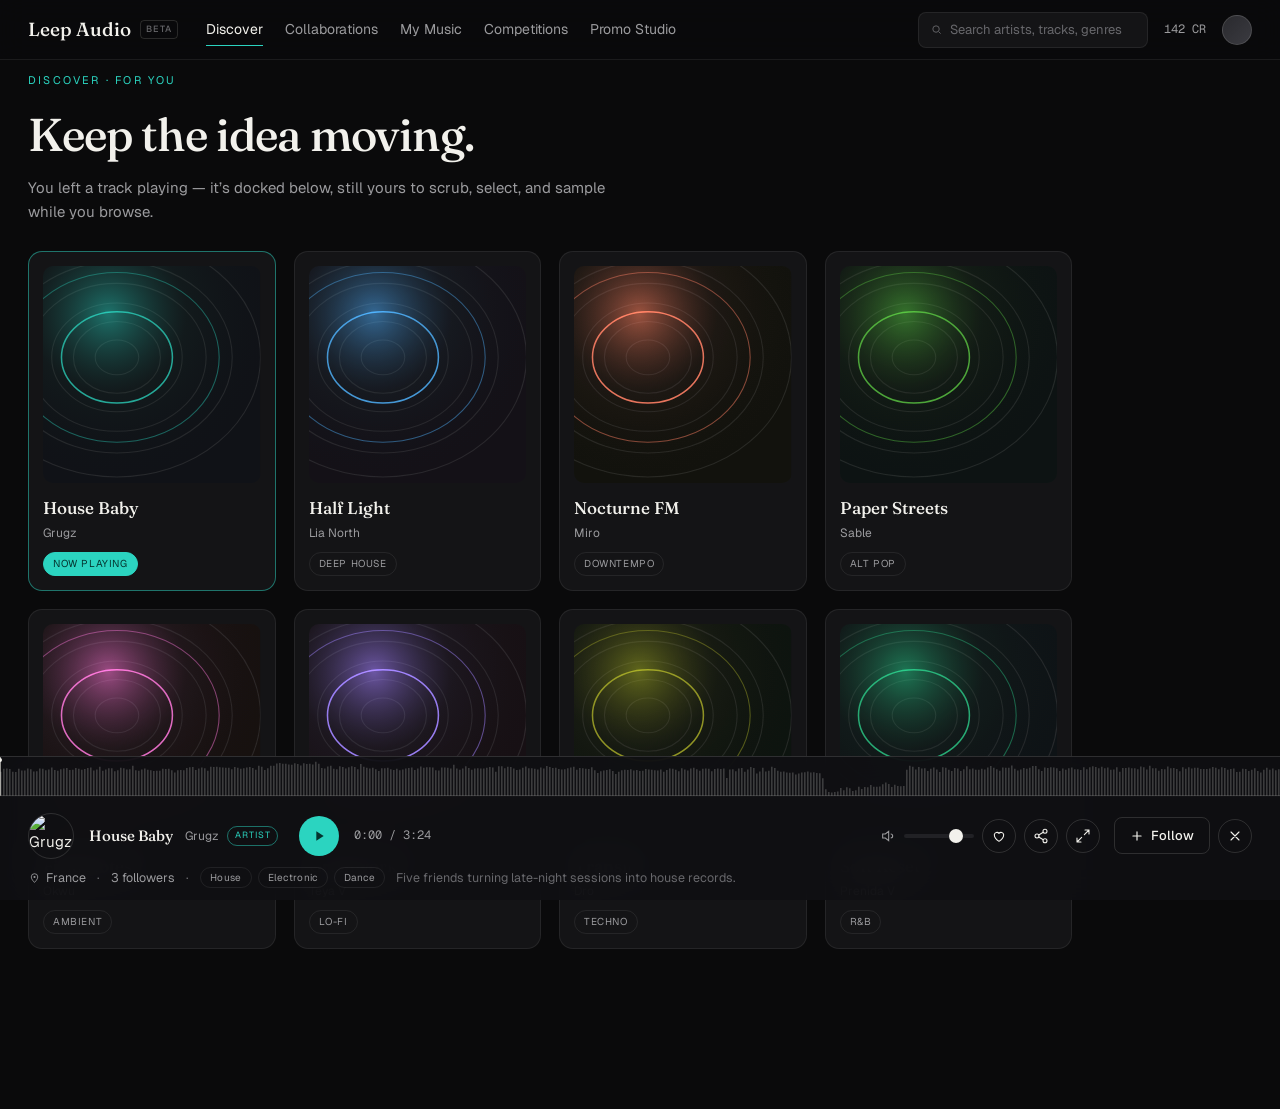
==== commit aae39a17: "Add remix sample markers, now-playing dock redesign, and Figma rebuild spec Waveform: scalable dot m" ====
--- a/browse.html
+++ b/browse.html
@@ -7,7 +7,7 @@
 <link rel="preconnect" href="https://fonts.googleapis.com">
 <link rel="preconnect" href="https://fonts.gstatic.com" crossorigin>
 <link href="https://fonts.googleapis.com/css2?family=Fraunces:opsz,wght@9..144,400;9..144,500;9..144,600&family=Geist:wght@400;500;600&family=Geist+Mono:wght@400;500&display=swap" rel="stylesheet">
-<link rel="stylesheet" href="./assets/css/leep.css?v=10">
+<link rel="stylesheet" href="./assets/css/leep.css?v=18">
 </head>
 <body>
 <svg width="0" height="0" style="position:absolute" aria-hidden="true">
@@ -51,7 +51,7 @@
 
 <div class="feed" id="feed"></div>
 
-<!-- MINI PLAYER DOCK -->
+<!-- NOW-PLAYING DOCK -->
 <div class="dock" id="dock">
   <div class="dock-sel" id="dockSel">
     <span class="m">Sample &middot; <b id="dSelLen">0:00</b></span>
@@ -59,34 +59,50 @@
     <button class="btn primary" id="dDownload"><svg width="13" height="13" viewBox="0 0 24 24" fill="none" stroke="currentColor" stroke-width="2" stroke-linecap="round" stroke-linejoin="round"><path d="M12 3v12"/><path d="M7 11l5 5 5-5"/><path d="M5 21h14"/></svg>Download</button>
     <a class="btn ghost" href="./index.html" title="Open full player for precise handles">Expand to edit</a>
   </div>
-  <div class="dock-in">
-    <div class="dock-id">
-      <div class="cover-mini"><svg viewBox="0 0 200 200" preserveAspectRatio="xMidYMid slice"><use href="#cover-art"/></svg></div>
-      <div style="min-width:0"><div class="t">House Baby</div><div class="a">Grugz</div></div>
+
+  <div class="dock-wave"><canvas id="dwave" aria-label="Waveform — tap to play, drag to scrub"></canvas></div>
+
+  <div class="dock-body">
+    <div class="dock-top">
+      <a class="dock-avatar" href="./index.html" aria-label="View Grugz&rsquo;s profile" title="View Grugz&rsquo;s profile">
+        <img src="https://i.pravatar.cc/120?img=13" alt="Grugz">
+        <span class="dp-ring"></span>
+        <span class="dp-go"><svg viewBox="0 0 24 24"><path d="M7 17L17 7M9 7h8v8"/></svg></span>
+      </a>
+      <div class="dock-id">
+        <div class="t">House Baby</div>
+        <div class="a">Grugz <span class="artist-badge">Artist</span></div>
+      </div>
+      <div class="dock-transport"><button class="play-big" id="dPlay" aria-label="Play"></button></div>
+      <span class="dock-time"><span id="dCur">0:00</span> / <span id="dDur">3:24</span></span>
+      <div class="dock-actions">
+        <div class="vol"><svg viewBox="0 0 24 24"><path d="M4 9v6h4l5 4V5L8 9H4z"/><path d="M16 9a3 3 0 010 6"/></svg><input type="range" class="slider" id="dVol" min="0" max="1" step="0.01" value="0.8" style="width:70px" aria-label="Volume"></div>
+        <button class="icon-btn" id="dLike" aria-label="Like"><svg viewBox="0 0 24 24"><path d="M12 20s-7-4.5-7-10a4 4 0 017-2 4 4 0 017 2c0 5.5-7 10-7 10z"/></svg></button>
+        <button class="icon-btn" id="dShare" aria-label="Share"><svg viewBox="0 0 24 24"><circle cx="18" cy="5" r="3"/><circle cx="6" cy="12" r="3"/><circle cx="18" cy="19" r="3"/><path d="M8.6 13.5l6.8 4M15.4 6.5l-6.8 4"/></svg></button>
+        <a class="icon-btn dock-expand" href="./index.html" aria-label="Expand player" title="Expand"><svg viewBox="0 0 24 24"><path d="M15 3h6v6M9 21H3v-6M21 3l-7 7M3 21l7-7"/></svg></a>
+        <button class="btn follow" id="dFollow"><svg width="14" height="14" viewBox="0 0 24 24" fill="none" stroke="currentColor" stroke-width="2" stroke-linecap="round"><path d="M12 5v14M5 12h14"/></svg><span id="dFollowLbl">Follow</span></button><button class="icon-btn dock-close" id="dClose" aria-label="Close player" title="Close"><svg viewBox="0 0 24 24"><path d="M6 6l12 12M18 6L6 18"/></svg></button>
+      </div>
     </div>
-    <div class="dock-transport">
+    <div class="dock-meta-row">
+      <div class="dock-meta">
+        <span class="mi"><svg viewBox="0 0 24 24"><path d="M12 21s-6-5.3-6-10a6 6 0 1112 0c0 4.7-6 10-6 10z"/><circle cx="12" cy="11" r="2" fill="currentColor" stroke="none"/></svg>France</span>
+        <span class="mdot">&middot;</span>
+        <span class="mi">3 followers</span>
+        <span class="mdot">&middot;</span>
+        <span class="chips"><span class="gchip">House</span><span class="gchip">Electronic</span><span class="gchip">Dance</span></span>
+        <span class="dock-bio">Five friends turning late-night sessions into house records.</span>
+      </div>
       
-      <button class="play-big" id="dPlay" aria-label="Play"></button>
-      
-    </div>
-    <div class="dock-wave">
-      <canvas id="dwave" aria-label="Waveform — drag to select, tap to scrub"></canvas>
-    </div>
-    <div class="dock-right">
-      <span class="dock-time"><span id="dCur">0:00</span> / <span id="dDur">3:24</span></span>
-      <div class="vol" style="color:var(--dim)"><svg viewBox="0 0 24 24" style="width:16px;height:16px;stroke:currentColor;fill:none;stroke-width:1.6"><path d="M4 9v6h4l5 4V5L8 9H4z"/><path d="M16 9a3 3 0 010 6"/></svg><input type="range" class="slider" id="dVol" min="0" max="1" step="0.01" value="0.8" style="width:72px" aria-label="Volume"></div>
-      <button class="icon-btn" id="dLike" aria-label="Like"><svg viewBox="0 0 24 24"><path d="M12 20s-7-4.5-7-10a4 4 0 017-2 4 4 0 017 2c0 5.5-7 10-7 10z"/></svg></button>
-      <a class="icon-btn" href="./index.html" aria-label="Expand player" title="Expand"><svg viewBox="0 0 24 24"><path d="M15 3h6v6M9 21H3v-6M21 3l-7 7M3 21l7-7"/></svg></a>
     </div>
   </div>
 </div>
 
 <div class="toast" id="toast"><svg viewBox="0 0 24 24"><path d="M20 6L9 17l-5-5"/></svg><span id="toastMsg"></span></div>
 
-<script src="./assets/js/peaks.js?v=10"></script>
-<script src="./assets/js/wav.js?v=10"></script>
-<script src="./assets/js/waveform.js?v=10"></script>
-<script src="./assets/js/player.js?v=10"></script>
+<script src="./assets/js/peaks.js?v=18"></script>
+<script src="./assets/js/wav.js?v=18"></script>
+<script src="./assets/js/waveform.js?v=18"></script>
+<script src="./assets/js/player.js?v=18"></script>
 <script>
 (function(){
   var P=window.LeepPlayer, fmt=window.LeepFmt;
@@ -122,7 +138,8 @@
 
   var dPlay=document.getElementById('dPlay'), dCur=document.getElementById('dCur'), dDur=document.getElementById('dDur'),
       dSel=document.getElementById('dockSel'), dSelLen=document.getElementById('dSelLen'),
-      dLike=document.getElementById('dLike'), dVol=document.getElementById('dVol');
+      dLike=document.getElementById('dLike'), dVol=document.getElementById('dVol'),
+      dFollow=document.getElementById('dFollow'), dFollowLbl=document.getElementById('dFollowLbl');
 
   P.on(function(s){
     dPlay.innerHTML = s.playing?ICON_PAUSE:ICON_PLAY;
@@ -132,17 +149,20 @@
     dSel.classList.toggle('show',hasSel);
     if(hasSel) dSelLen.textContent=fmt((s.selB-s.selA)*s.duration);
     dLike.classList.toggle('on',s.liked);
+    dFollow.classList.toggle('on',s.following);
+    dFollowLbl.textContent = s.following?'Following':'Follow';
     if(document.activeElement!==dVol) dVol.value=s.volume;
   });
 
   dPlay.addEventListener('click',P.toggle);
-  
-  
   dLike.addEventListener('click',P.toggleLike);
+  dFollow.addEventListener('click',P.toggleFollow);
   dVol.addEventListener('input',function(){ P.setVolume(parseFloat(dVol.value)); });
   document.getElementById('dSave').addEventListener('click',P.saveSample);
   document.getElementById('dPreview').addEventListener('click',P.previewSelection);
   document.getElementById('dDownload').addEventListener('click',P.downloadSample);
+  document.getElementById('dShare').addEventListener('click',P.shareTrack);
+  document.getElementById('dClose').addEventListener('click',function(){ P.pause(); document.getElementById('dock').classList.remove('show'); document.dispatchEvent(new CustomEvent('leep:toast',{detail:'Player closed'})); });
 
   var toast=document.getElementById('toast'), tmsg=document.getElementById('toastMsg'), tt;
   document.addEventListener('leep:toast',function(e){ tmsg.textContent=e.detail; toast.classList.add('show'); clearTimeout(tt); tt=setTimeout(function(){ toast.classList.remove('show'); },2200); });
@@ -159,4 +179,3 @@
 
 
 
-
--- a/assets/css/leep.css
+++ b/assets/css/leep.css
@@ -522,3 +522,124 @@
   .credits{font-size:11px}
   .hint-row{align-items:flex-start}
 }
+
+/* ============================================================
+   v9 — remix regions: "sampled by" hover tooltip + card swatch
+   ============================================================ */
+.wf-tip{position:fixed;z-index:60;display:flex;align-items:center;gap:11px;background:rgba(14,16,19,0.96);backdrop-filter:blur(10px);border:1px solid var(--line-strong);border-radius:11px;padding:10px 13px;pointer-events:none;opacity:0;transform:translateY(5px);transition:opacity .15s var(--ease),transform .15s var(--ease);box-shadow:0 12px 34px rgba(0,0,0,.5);white-space:nowrap}
+.wf-tip.show{opacity:1;transform:none}
+.wf-tip .sw{width:13px;height:13px;border-radius:4px;flex:none}
+.wf-tip .ta{font-family:var(--serif);font-size:13.5px;font-weight:500}
+.wf-tip .tt{font-size:12px;color:var(--dim);margin-top:1px}
+.rc-sw{display:inline-block;width:8px;height:8px;border-radius:2px;margin-right:7px;vertical-align:middle}
+
+/* ============================================================
+   v10 — sampled-region marker dots (scalable; replaces bands)
+   ============================================================ */
+.wf-markers{position:absolute;top:-5px;left:0;right:0;height:16px;z-index:4;pointer-events:none}
+.wf-marker{position:absolute;top:0;transform:translateX(-50%);width:16px;height:16px;padding:0;margin:0;border:0;background:none;cursor:pointer;pointer-events:auto}
+.wf-marker::before{content:"";position:absolute;top:3px;left:50%;transform:translateX(-50%);width:8px;height:8px;border-radius:50%;background:var(--mc,#A796E8);box-shadow:0 0 0 3px rgba(10,10,11,.65),0 0 7px var(--mc,#A796E8);transition:transform .15s var(--ease)}
+.wf-marker:hover::before,.wf-marker.on::before,.wf-marker:focus-visible::before{transform:translateX(-50%) scale(1.4)}
+.remix-card.flash{border-color:var(--green-line);box-shadow:0 0 0 1px var(--green-line)}
+
+/* ============================================================
+   v11 — now-playing dock: artist context, clickable avatar, share, close
+   ============================================================ */
+.dock-wave{width:100%;padding:0}
+.dock-wave canvas{width:100%;height:30px;border-radius:0;background:transparent;cursor:crosshair;touch-action:none}
+.dock-body{max-width:1300px;margin:0 auto;padding:9px 24px 11px;display:flex;flex-direction:column;gap:8px}
+.dock-top{display:flex;align-items:center;gap:15px}
+.dock-avatar{position:relative;width:46px;height:46px;flex:none;display:block;cursor:pointer}
+.dock-avatar img{width:46px;height:46px;border-radius:50%;object-fit:cover;display:block;border:1px solid var(--line-strong);transition:transform .15s var(--ease)}
+.dock-avatar:hover img{transform:scale(1.05)}
+.dock-avatar .dp-ring{position:absolute;inset:-3px;border-radius:50%;border:2px solid var(--green);opacity:0;transition:opacity .15s var(--ease);pointer-events:none}
+.dock-avatar:hover .dp-ring,.dock-avatar:focus-visible .dp-ring{opacity:1}
+.dock-avatar .dp-go{position:absolute;right:-2px;bottom:-2px;width:18px;height:18px;border-radius:50%;background:var(--green);color:var(--green-ink);display:flex;align-items:center;justify-content:center;opacity:0;transform:scale(.6);transition:opacity .15s var(--ease),transform .15s var(--ease)}
+.dock-avatar:hover .dp-go,.dock-avatar:focus-visible .dp-go{opacity:1;transform:scale(1)}
+.dock-avatar .dp-go svg{width:10px;height:10px;stroke:currentColor;fill:none;stroke-width:2.6;stroke-linecap:round;stroke-linejoin:round}
+.dock .dock-id{min-width:0}
+.dock .dock-id .t{font-family:var(--serif);font-size:15px;font-weight:500;white-space:nowrap;overflow:hidden;text-overflow:ellipsis}
+.dock .dock-id .a{font-size:12px;color:var(--dim);display:flex;align-items:center;gap:8px;margin-top:1px}
+.artist-badge{font-size:9px;letter-spacing:.1em;text-transform:uppercase;color:var(--green);border:1px solid var(--green-line);border-radius:20px;padding:2px 7px}
+.dock-top .dock-transport{margin-left:6px;display:flex}
+.dock .play-big{width:40px;height:40px;box-shadow:none}
+.dock .play-big svg{width:16px;height:16px}
+.dock-time{font-family:var(--mono);font-size:12px;color:var(--dim);white-space:nowrap}
+.dock-actions{margin-left:auto;display:flex;align-items:center;gap:8px}
+.dock-actions .vol{display:flex;align-items:center;gap:8px;color:var(--dim)}
+.dock-actions .vol svg{width:16px;height:16px;stroke:currentColor;fill:none;stroke-width:1.6}
+.dock-actions .icon-btn{width:34px;height:34px}
+.dock-actions .icon-btn svg{width:16px;height:16px}
+.dock-close:hover{color:#F0999B;border-color:rgba(240,153,155,.5)}
+
+.dock-meta-row{display:flex;align-items:center;gap:16px;padding-left:61px}
+.dock-meta{display:flex;align-items:center;gap:11px;min-width:0;color:var(--dim);font-size:12.5px;overflow:hidden}
+.dock-meta .mi{display:inline-flex;align-items:center;gap:5px;white-space:nowrap}
+.dock-meta .mi svg{width:13px;height:13px;stroke:currentColor;fill:none;stroke-width:1.6;flex:none}
+.dock-meta .mdot{color:var(--faint)}
+.dock-meta .chips{display:flex;gap:6px;flex:none}
+.gchip{font-size:10px;letter-spacing:.03em;color:var(--dim);border:1px solid var(--line);border-radius:20px;padding:2px 9px;white-space:nowrap}
+.dock-bio{color:var(--faint);white-space:nowrap;overflow:hidden;text-overflow:ellipsis;min-width:0}
+.dock-meta-row .follow{margin-left:auto;flex:none;white-space:nowrap}
+
+@media(max-width:860px){ .dock-bio{display:none} .dock-actions .vol{display:none} }
+@media(max-width:620px){
+  .dock-body{padding:8px 15px 10px;gap:7px}
+  .dock-top{gap:11px}
+  .dock-time,.dock-expand,.dock-meta .chips{display:none}
+  .dock-meta-row{padding-left:0}
+  .dock-actions{gap:5px}
+  .dock-actions .icon-btn{width:32px;height:32px}
+}
+
+/* v11.1 — dock mobile fit: let the title flex, tighten controls */
+@media(max-width:620px){
+  .dock-top{gap:9px}
+  .dock-id{flex:1 1 auto;min-width:0}
+  .dock-avatar,.dock-avatar img{width:40px;height:40px}
+  .dock-id .a .artist-badge{display:none}
+  .dock .play-big{width:36px;height:36px}
+  .dock-actions{gap:3px}
+  .dock-actions .icon-btn{width:30px;height:30px}
+  .dock-meta .mdot:last-of-type{display:none}
+}
+
+/* v12 — align dock to the feed's 1100 column; restore waveform height */
+.dock-wave{max-width:1100px;margin:0 auto;padding:0 28px}
+.dock-wave canvas{height:46px}
+.dock-body{max-width:1100px;padding:10px 28px 12px}
+@media(max-width:620px){
+  .dock-wave{padding:0 15px}
+  .dock-wave canvas{height:38px}
+  .dock-body{padding:9px 15px 11px}
+}
+
+/* v13 — left-justify browse content + dock (align to the nav's left edge) */
+.feed-head{margin-left:0;margin-right:auto}
+.feed{margin-left:0;margin-right:auto}
+.dock-body{margin-left:0;margin-right:auto}
+.dock-wave{margin-left:0;margin-right:auto}
+
+/* v13 — left-justify artist row; Follow moves onto the controls row (x outermost) */
+.dock-meta-row{padding-left:0}
+.dock-actions .follow{margin-left:6px;white-space:nowrap}
+@media(max-width:620px){
+  .dock-actions .follow{width:30px;height:30px;padding:0;border-radius:50%;margin-left:3px}
+  .dock-actions .follow span{display:none}
+}
+
+/* v14 — restore the player's own wider centered band + full-bleed waveform
+   (undo the 1100 feed-alignment; keep the taller waveform) */
+.dock-wave{max-width:none;margin:0;padding:0}
+.dock-wave canvas{height:46px}
+.dock-body{max-width:1300px;padding:10px 24px 12px}
+@media(max-width:620px){
+  .dock-wave{padding:0}
+  .dock-wave canvas{height:40px}
+  .dock-body{padding:9px 15px 11px}
+}
+
+/* v15 — player spans full width with symmetric padding (not a centered band);
+   content spreads edge-to-edge, avatar aligns with the nav; waveform full-bleed */
+.dock-body{max-width:none;margin:0;padding:10px 28px 12px}
+@media(max-width:620px){ .dock-body{padding:9px 15px 11px} }
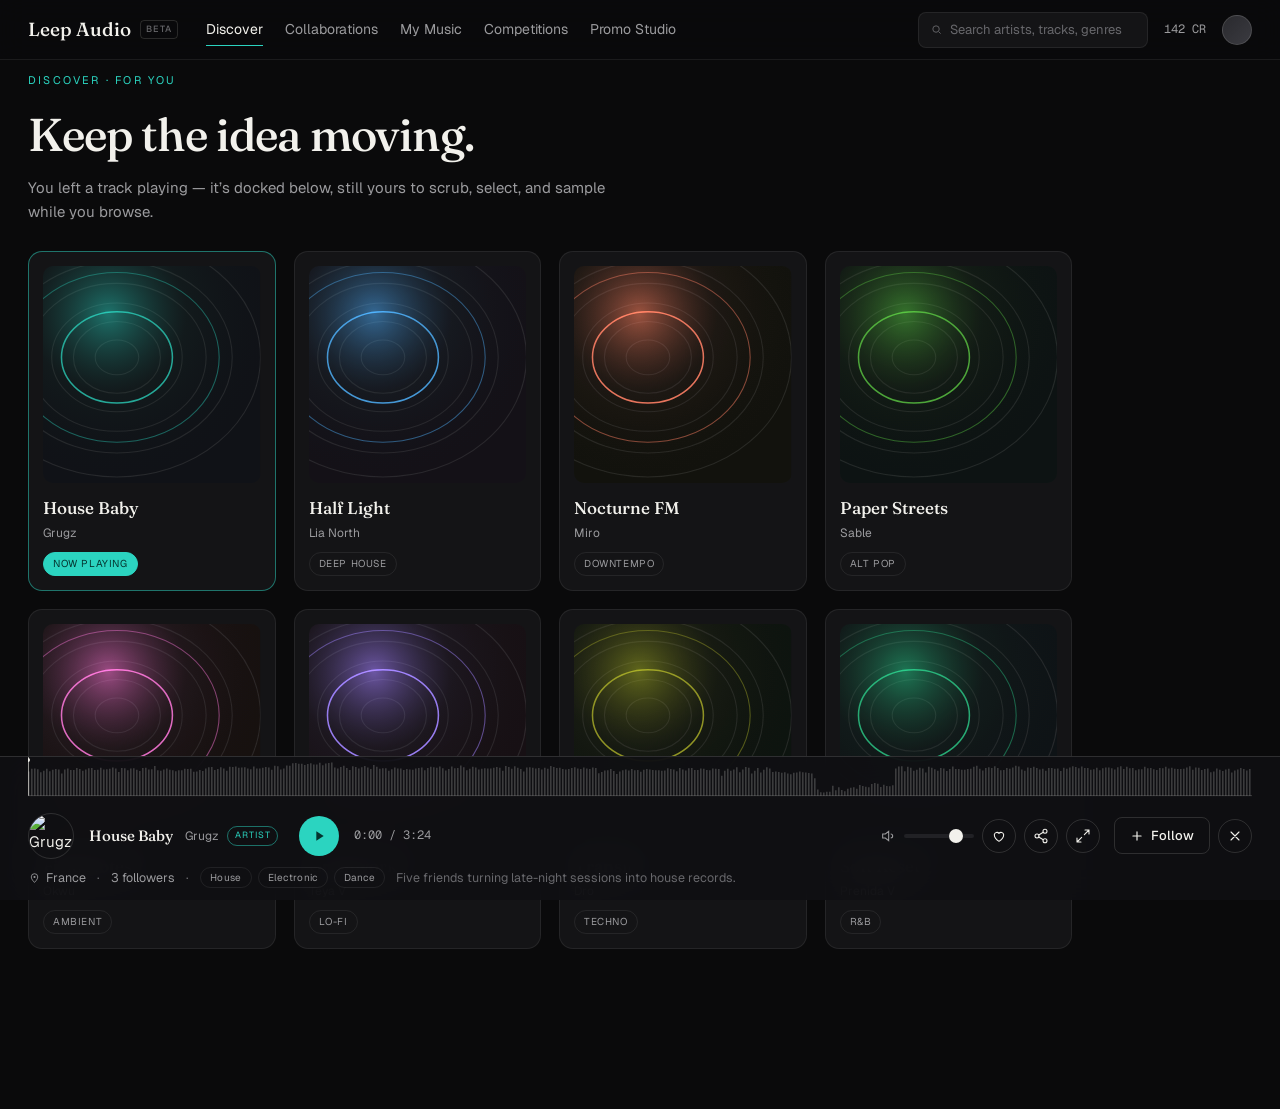
==== commit e113ee5e: "Align dock waveform to content; update docs for the now-playing dock browse.html/css: the dock wavef" ====
--- a/browse.html
+++ b/browse.html
@@ -7,7 +7,7 @@
 <link rel="preconnect" href="https://fonts.googleapis.com">
 <link rel="preconnect" href="https://fonts.gstatic.com" crossorigin>
 <link href="https://fonts.googleapis.com/css2?family=Fraunces:opsz,wght@9..144,400;9..144,500;9..144,600&family=Geist:wght@400;500;600&family=Geist+Mono:wght@400;500&display=swap" rel="stylesheet">
-<link rel="stylesheet" href="./assets/css/leep.css?v=18">
+<link rel="stylesheet" href="./assets/css/leep.css?v=19">
 </head>
 <body>
 <svg width="0" height="0" style="position:absolute" aria-hidden="true">
@@ -99,10 +99,10 @@
 
 <div class="toast" id="toast"><svg viewBox="0 0 24 24"><path d="M20 6L9 17l-5-5"/></svg><span id="toastMsg"></span></div>
 
-<script src="./assets/js/peaks.js?v=18"></script>
-<script src="./assets/js/wav.js?v=18"></script>
-<script src="./assets/js/waveform.js?v=18"></script>
-<script src="./assets/js/player.js?v=18"></script>
+<script src="./assets/js/peaks.js?v=19"></script>
+<script src="./assets/js/wav.js?v=19"></script>
+<script src="./assets/js/waveform.js?v=19"></script>
+<script src="./assets/js/player.js?v=19"></script>
 <script>
 (function(){
   var P=window.LeepPlayer, fmt=window.LeepFmt;
@@ -179,3 +179,4 @@
 
 
 
+
--- a/assets/css/leep.css
+++ b/assets/css/leep.css
@@ -643,3 +643,7 @@
    content spreads edge-to-edge, avatar aligns with the nav; waveform full-bleed */
 .dock-body{max-width:none;margin:0;padding:10px 28px 12px}
 @media(max-width:620px){ .dock-body{padding:9px 15px 11px} }
+
+/* v16 — line the waveform up with the content column (avatar / controls) */
+.dock-wave{padding:0 28px}
+@media(max-width:620px){ .dock-wave{padding:0 15px} }
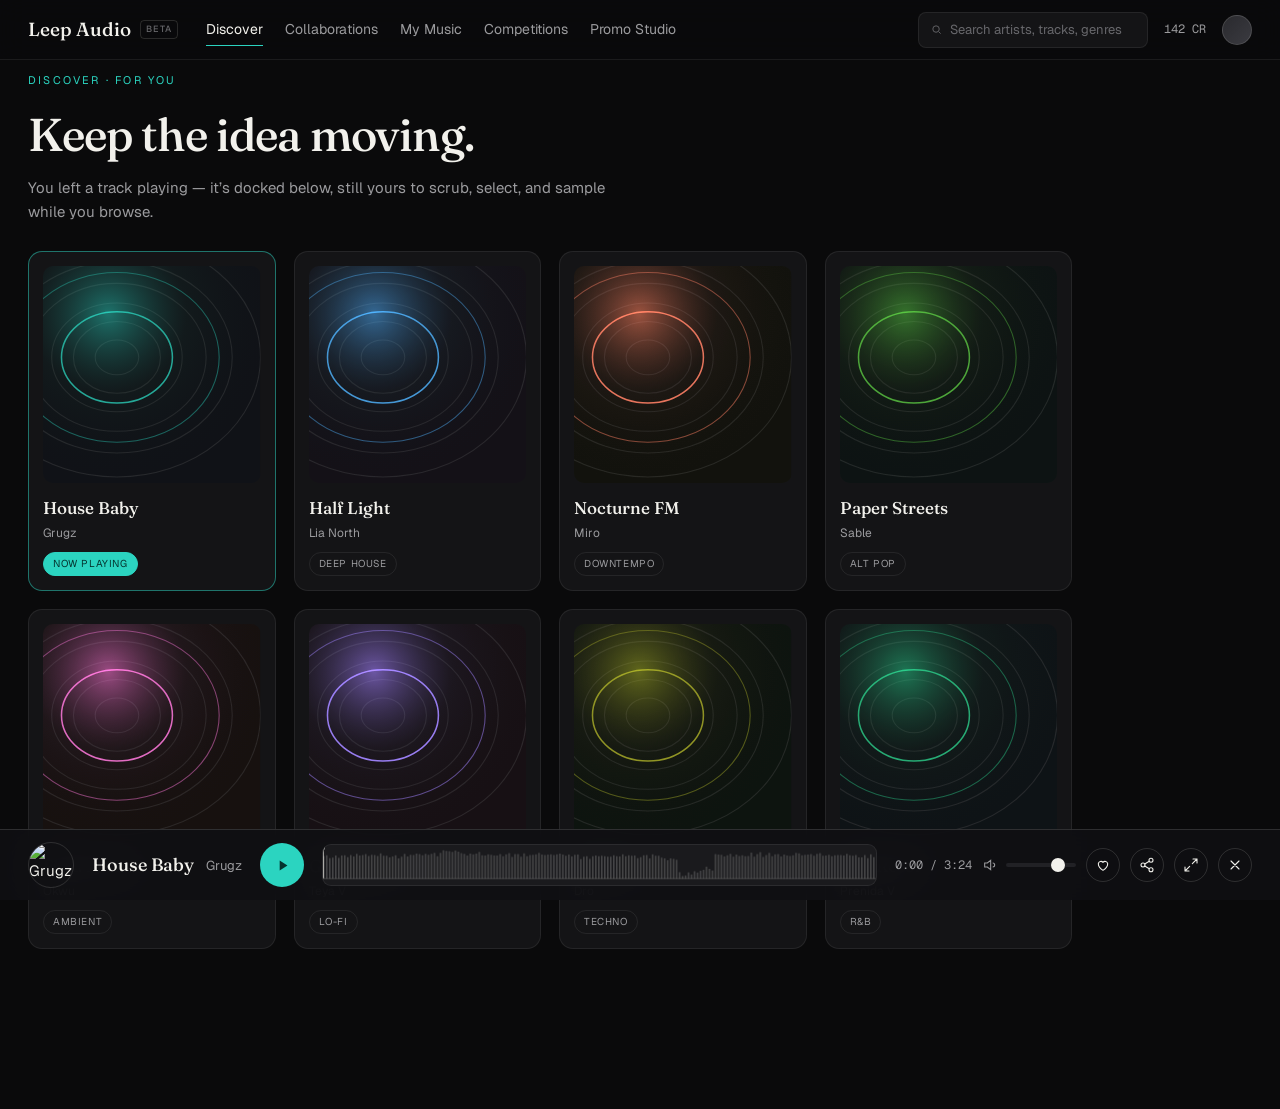
==== commit 142a18be: "Simplify dock to a single row; move artist info to an avatar hover card browse.html/css: single-row " ====
--- a/browse.html
+++ b/browse.html
@@ -7,7 +7,7 @@
 <link rel="preconnect" href="https://fonts.googleapis.com">
 <link rel="preconnect" href="https://fonts.gstatic.com" crossorigin>
 <link href="https://fonts.googleapis.com/css2?family=Fraunces:opsz,wght@9..144,400;9..144,500;9..144,600&family=Geist:wght@400;500;600&family=Geist+Mono:wght@400;500&display=swap" rel="stylesheet">
-<link rel="stylesheet" href="./assets/css/leep.css?v=19">
+<link rel="stylesheet" href="./assets/css/leep.css?v=20">
 </head>
 <body>
 <svg width="0" height="0" style="position:absolute" aria-hidden="true">
@@ -51,7 +51,7 @@
 
 <div class="feed" id="feed"></div>
 
-<!-- NOW-PLAYING DOCK -->
+<!-- NOW-PLAYING DOCK (single row; artist info lives in the avatar hover card) -->
 <div class="dock" id="dock">
   <div class="dock-sel" id="dockSel">
     <span class="m">Sample &middot; <b id="dSelLen">0:00</b></span>
@@ -60,49 +60,48 @@
     <a class="btn ghost" href="./index.html" title="Open full player for precise handles">Expand to edit</a>
   </div>
 
-  <div class="dock-wave"><canvas id="dwave" aria-label="Waveform — tap to play, drag to scrub"></canvas></div>
-
-  <div class="dock-body">
-    <div class="dock-top">
+  <div class="dock-row">
+    <div class="dock-artist">
       <a class="dock-avatar" href="./index.html" aria-label="View Grugz&rsquo;s profile" title="View Grugz&rsquo;s profile">
         <img src="https://i.pravatar.cc/120?img=13" alt="Grugz">
         <span class="dp-ring"></span>
         <span class="dp-go"><svg viewBox="0 0 24 24"><path d="M7 17L17 7M9 7h8v8"/></svg></span>
       </a>
-      <div class="dock-id">
-        <div class="t">House Baby</div>
-        <div class="a">Grugz <span class="artist-badge">Artist</span></div>
-      </div>
-      <div class="dock-transport"><button class="play-big" id="dPlay" aria-label="Play"></button></div>
-      <span class="dock-time"><span id="dCur">0:00</span> / <span id="dDur">3:24</span></span>
-      <div class="dock-actions">
-        <div class="vol"><svg viewBox="0 0 24 24"><path d="M4 9v6h4l5 4V5L8 9H4z"/><path d="M16 9a3 3 0 010 6"/></svg><input type="range" class="slider" id="dVol" min="0" max="1" step="0.01" value="0.8" style="width:70px" aria-label="Volume"></div>
-        <button class="icon-btn" id="dLike" aria-label="Like"><svg viewBox="0 0 24 24"><path d="M12 20s-7-4.5-7-10a4 4 0 017-2 4 4 0 017 2c0 5.5-7 10-7 10z"/></svg></button>
-        <button class="icon-btn" id="dShare" aria-label="Share"><svg viewBox="0 0 24 24"><circle cx="18" cy="5" r="3"/><circle cx="6" cy="12" r="3"/><circle cx="18" cy="19" r="3"/><path d="M8.6 13.5l6.8 4M15.4 6.5l-6.8 4"/></svg></button>
-        <a class="icon-btn dock-expand" href="./index.html" aria-label="Expand player" title="Expand"><svg viewBox="0 0 24 24"><path d="M15 3h6v6M9 21H3v-6M21 3l-7 7M3 21l7-7"/></svg></a>
-        <button class="btn follow" id="dFollow"><svg width="14" height="14" viewBox="0 0 24 24" fill="none" stroke="currentColor" stroke-width="2" stroke-linecap="round"><path d="M12 5v14M5 12h14"/></svg><span id="dFollowLbl">Follow</span></button><button class="icon-btn dock-close" id="dClose" aria-label="Close player" title="Close"><svg viewBox="0 0 24 24"><path d="M6 6l12 12M18 6L6 18"/></svg></button>
+      <div class="artist-pop" role="tooltip">
+        <div class="ap-name">Grugz <span class="artist-badge">Artist</span></div>
+        <div class="ap-meta"><span class="mi"><svg viewBox="0 0 24 24"><path d="M12 21s-6-5.3-6-10a6 6 0 1112 0c0 4.7-6 10-6 10z"/><circle cx="12" cy="11" r="2" fill="currentColor" stroke="none"/></svg>France</span><span class="mdot">&middot;</span><span>3 followers</span></div>
+        <div class="ap-chips"><span class="gchip">House</span><span class="gchip">Electronic</span><span class="gchip">Dance</span></div>
+        <p class="ap-bio">Five friends turning late-night sessions into house records.</p>
+        <button class="btn follow" id="dFollow"><svg width="14" height="14" viewBox="0 0 24 24" fill="none" stroke="currentColor" stroke-width="2" stroke-linecap="round"><path d="M12 5v14M5 12h14"/></svg><span id="dFollowLbl">Follow artist</span></button>
       </div>
     </div>
-    <div class="dock-meta-row">
-      <div class="dock-meta">
-        <span class="mi"><svg viewBox="0 0 24 24"><path d="M12 21s-6-5.3-6-10a6 6 0 1112 0c0 4.7-6 10-6 10z"/><circle cx="12" cy="11" r="2" fill="currentColor" stroke="none"/></svg>France</span>
-        <span class="mdot">&middot;</span>
-        <span class="mi">3 followers</span>
-        <span class="mdot">&middot;</span>
-        <span class="chips"><span class="gchip">House</span><span class="gchip">Electronic</span><span class="gchip">Dance</span></span>
-        <span class="dock-bio">Five friends turning late-night sessions into house records.</span>
-      </div>
-      
+
+    <div class="dock-id">
+      <div class="t">House Baby</div>
+      <div class="a">Grugz</div>
+    </div>
+
+    <div class="dock-transport"><button class="play-big" id="dPlay" aria-label="Play"></button></div>
+
+    <div class="dock-wave"><canvas id="dwave" aria-label="Waveform — tap to play, drag to scrub"></canvas></div>
+
+    <div class="dock-right">
+      <span class="dock-time"><span id="dCur">0:00</span> / <span id="dDur">3:24</span></span>
+      <div class="vol"><svg viewBox="0 0 24 24"><path d="M4 9v6h4l5 4V5L8 9H4z"/><path d="M16 9a3 3 0 010 6"/></svg><input type="range" class="slider" id="dVol" min="0" max="1" step="0.01" value="0.8" style="width:70px" aria-label="Volume"></div>
+      <button class="icon-btn" id="dLike" aria-label="Like"><svg viewBox="0 0 24 24"><path d="M12 20s-7-4.5-7-10a4 4 0 017-2 4 4 0 017 2c0 5.5-7 10-7 10z"/></svg></button>
+      <button class="icon-btn" id="dShare" aria-label="Share"><svg viewBox="0 0 24 24"><circle cx="18" cy="5" r="3"/><circle cx="6" cy="12" r="3"/><circle cx="18" cy="19" r="3"/><path d="M8.6 13.5l6.8 4M15.4 6.5l-6.8 4"/></svg></button>
+      <a class="icon-btn dock-expand" href="./index.html" aria-label="Expand player" title="Expand"><svg viewBox="0 0 24 24"><path d="M15 3h6v6M9 21H3v-6M21 3l-7 7M3 21l7-7"/></svg></a>
+      <button class="icon-btn dock-close" id="dClose" aria-label="Close player" title="Close"><svg viewBox="0 0 24 24"><path d="M6 6l12 12M18 6L6 18"/></svg></button>
     </div>
   </div>
 </div>
 
 <div class="toast" id="toast"><svg viewBox="0 0 24 24"><path d="M20 6L9 17l-5-5"/></svg><span id="toastMsg"></span></div>
 
-<script src="./assets/js/peaks.js?v=19"></script>
-<script src="./assets/js/wav.js?v=19"></script>
-<script src="./assets/js/waveform.js?v=19"></script>
-<script src="./assets/js/player.js?v=19"></script>
+<script src="./assets/js/peaks.js?v=20"></script>
+<script src="./assets/js/wav.js?v=20"></script>
+<script src="./assets/js/waveform.js?v=20"></script>
+<script src="./assets/js/player.js?v=20"></script>
 <script>
 (function(){
   var P=window.LeepPlayer, fmt=window.LeepFmt;
@@ -150,7 +149,7 @@
     if(hasSel) dSelLen.textContent=fmt((s.selB-s.selA)*s.duration);
     dLike.classList.toggle('on',s.liked);
     dFollow.classList.toggle('on',s.following);
-    dFollowLbl.textContent = s.following?'Following':'Follow';
+    dFollowLbl.textContent = s.following?'Following':'Follow artist';
     if(document.activeElement!==dVol) dVol.value=s.volume;
   });
 
@@ -173,10 +172,3 @@
 </script>
 </body>
 </html>
-
-
-
-
-
-
-
--- a/assets/css/leep.css
+++ b/assets/css/leep.css
@@ -647,3 +647,44 @@
 /* v16 — line the waveform up with the content column (avatar / controls) */
 .dock-wave{padding:0 28px}
 @media(max-width:620px){ .dock-wave{padding:0 15px} }
+
+/* ============================================================
+   v17 — simpler single-row dock; artist info in an avatar hover card
+   ============================================================ */
+.dock-row{display:flex;align-items:center;gap:18px;padding:12px 28px}
+.dock-artist{position:relative;flex:none;display:flex}
+.dock-id{flex:none;min-width:0}
+.dock .dock-id .t{font-family:var(--serif);font-size:18px;font-weight:500;line-height:1.12;white-space:nowrap;overflow:hidden;text-overflow:ellipsis;max-width:220px}
+.dock .dock-id .a{font-size:13px;color:var(--dim);margin-top:2px}
+.dock-transport{flex:none;display:flex}
+.dock .play-big{width:44px;height:44px;box-shadow:none}
+.dock .play-big svg{width:17px;height:17px}
+.dock-wave{flex:1;min-width:0;max-width:none;margin:0;padding:0}
+.dock-wave canvas{width:100%;height:42px;border:1px solid var(--line);border-radius:9px;background:var(--surface-2)}
+.dock-right{flex:none;display:flex;align-items:center;gap:10px}
+.dock-right .dock-time{font-family:var(--mono);font-size:12px;color:var(--dim);white-space:nowrap}
+.dock-right .vol{display:flex;align-items:center;gap:8px;color:var(--dim)}
+.dock-right .vol svg{width:16px;height:16px;stroke:currentColor;fill:none;stroke-width:1.6}
+.dock-right .icon-btn{width:34px;height:34px}
+.dock-right .icon-btn svg{width:16px;height:16px}
+.dock-close:hover{color:#F0999B;border-color:rgba(240,153,155,.5)}
+
+/* artist hover card (opens upward from the avatar) */
+.artist-pop{position:absolute;bottom:calc(100% + 15px);left:-6px;width:276px;background:rgba(20,20,23,0.97);backdrop-filter:blur(12px);border:1px solid var(--line-strong);border-radius:14px;padding:16px;box-shadow:0 18px 44px rgba(0,0,0,.55);opacity:0;transform:translateY(7px);pointer-events:none;transition:opacity .16s var(--ease),transform .16s var(--ease);z-index:70}
+.dock-artist:hover .artist-pop,.dock-artist:focus-within .artist-pop{opacity:1;transform:none;pointer-events:auto}
+.artist-pop::after{content:"";position:absolute;top:100%;left:0;right:0;height:17px}
+.ap-name{font-family:var(--serif);font-size:17px;font-weight:500;display:flex;align-items:center;gap:8px}
+.ap-meta{font-size:12.5px;color:var(--dim);margin-top:9px;display:flex;align-items:center;gap:8px}
+.ap-meta .mi{display:inline-flex;align-items:center;gap:5px}
+.ap-meta svg{width:13px;height:13px;stroke:currentColor;fill:none;stroke-width:1.6}
+.ap-meta .mdot{color:var(--faint)}
+.ap-chips{display:flex;gap:6px;flex-wrap:wrap;margin-top:11px}
+.ap-bio{font-size:13px;color:var(--dim);line-height:1.55;margin-top:11px}
+.artist-pop .follow{margin-top:14px;width:100%;justify-content:center}
+
+@media(max-width:720px){
+  .dock-row{flex-wrap:wrap;gap:10px 14px;padding:10px 16px}
+  .dock-artist{order:0}.dock-id{order:1}.dock-transport{order:2;margin-left:auto}.dock-right{order:3}
+  .dock-wave{order:4;flex:1 0 100%;width:100%}
+  .dock-right .vol,.dock-right .dock-time{display:none}
+}
